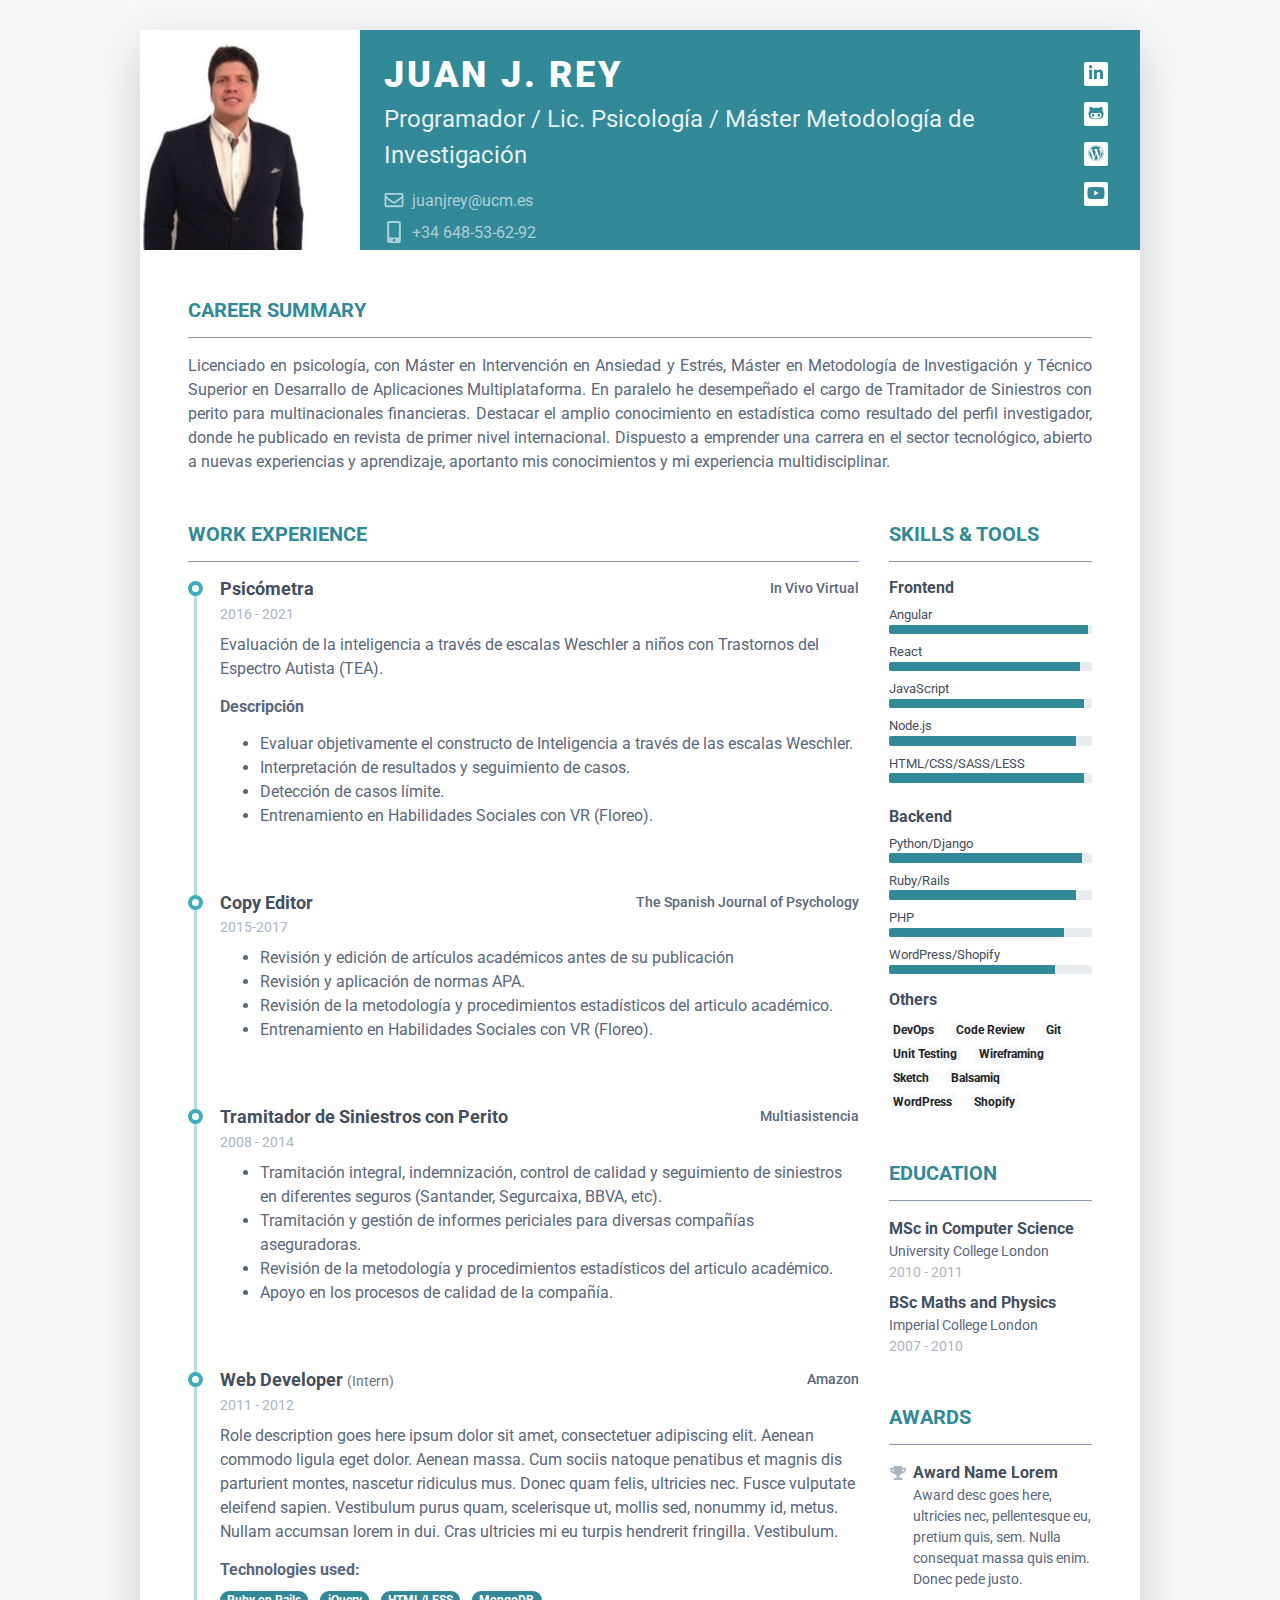
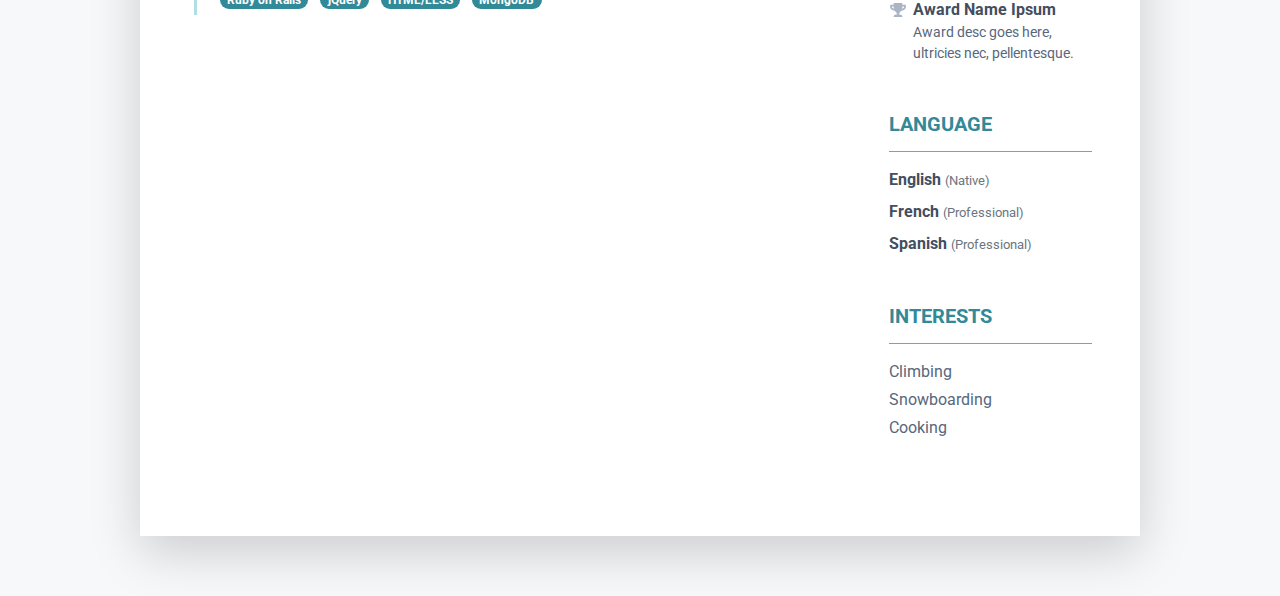
==== CV/pillar-v1.2/index.html @ f70c5a26 "first commit" ====
<!DOCTYPE html>
<html lang="en">

<head>
    <title>JuanJo Rey</title>

    <!-- Meta -->
    <meta charset="utf-8">
    <meta http-equiv="X-UA-Compatible" content="IE=edge">
    <meta name="viewport" content="width=device-width, initial-scale=1.0">
    <link rel="shortcut icon" href="favicon.ico">

    <!-- Google Font -->
    <link href="https://fonts.googleapis.com/css?family=Roboto:300,400,500,700,900" rel="stylesheet">

    <!-- FontAwesome JS-->
    <script defer src="assets/fontawesome/js/all.min.js"></script>

    <!-- Theme CSS -->
    <link id="theme-style" rel="stylesheet" href="assets/css/pillar-4.css">

    <!-- DEMO ONLY -->
    <link id="theme-style" rel="stylesheet" href="demo/demo.css">


</head>

<body>

    <article class="resume-wrapper text-center position-relative">
        <div class="resume-wrapper-inner mx-auto text-left bg-white shadow-lg">
            <header class="resume-header pt-4 pt-md-0">
                <div class="media flex-column flex-md-row">
                    <img class="mr-3 img-fluid picture mx-auto" src="assets/images/fotocv.jpg" alt="">
                    <div class="media-body p-4 d-flex flex-column flex-md-row mx-auto mx-lg-0">
                        <div class="primary-info">
                            <h1 class="name mt-0 mb-1 text-white text-uppercase text-uppercase">Juan J. rEY</h1>
                            <div class="title mb-3">Programador / Lic. Psicología / Máster Metodología de Investigación</div>
                            <ul class="list-unstyled">
                                <li class="mb-2"><a href="#"><i class="far fa-envelope fa-fw mr-2" data-fa-transform="grow-3"></i>juanjrey@ucm.es</a></li>
                                <li><a href="#"><i class="fas fa-mobile-alt fa-fw mr-2" data-fa-transform="grow-6"></i>+34 648-53-62-92</a></li>
                            </ul>
                        </div>
                        <!--//primary-info-->
                        <div class="secondary-info ml-md-auto mt-2">
                            <ul class="resume-social list-unstyled">
                                <li class="mb-3"><a href="https://linkedin.com/in/juan-jose-r-57285448" target="_blank"><span class="fa-container text-center mr-2"><i class="fab fa-linkedin-in fa-fw"></i></span></a></li>
                                <li class="mb-3"><a href="https://github.com/psychovelcro" target="_blank"><span class="fa-container text-center mr-2"><i class="fab fa-github-alt fa-fw"></i></span></a></li>
                                <li class="mb-3"><a href="https://watioman229514150.wordpress.com" target="_blank"><span class="fa-container text-center mr-2"><i class="fab fa-wordpress"></i></i></span></a></li>
                                <li class="mb-3"><a href="https://www.youtube.com/channel/UC2ey2N-5qCExhKMyf9hNu1A" target="_blank"><span class="fa-container text-center mr-2"><i class="fab fa-youtube"></i></span></a></li>
                            </ul>
                        </div>
                        <!--//secondary-info-->

                    </div>
                    <!--//media-body-->
                </div>
                <!--//media-->
            </header>
            <div class="resume-body p-5">
                <section class="resume-section summary-section mb-5">
                    <h2 class="resume-section-title text-uppercase font-weight-bold pb-3 mb-3">Career Summary</h2>
                    <div class="resume-section-content">
                        <p class="mb-0" style="text-align: justify;">Licenciado en psicología, con Máster en Intervención en Ansiedad y Estrés, Máster en 
                            Metodología de Investigación y Técnico Superior en Desarrallo de Aplicaciones Multiplataforma. En paralelo he 
                            desempeñado el cargo de Tramitador de Siniestros con perito para multinacionales financieras. Destacar el amplio
                            conocimiento en estadística como resultado del perfil investigador, donde he publicado en revista de primer nivel
                            internacional. Dispuesto a emprender una carrera en el sector tecnológico, abierto a nuevas experiencias y aprendizaje, 
                            aportanto mis conocimientos y mi experiencia multidisciplinar. 
                        </p>
                    </div>
                </section>
                <!--//summary-section-->
                <div class="row">
                    <div class="col-lg-9">
                        <section class="resume-section experience-section mb-5">
                            <h2 class="resume-section-title text-uppercase font-weight-bold pb-3 mb-3">Work Experience</h2>
                            <div class="resume-section-content">
                                <div class="resume-timeline position-relative">
                                    <article class="resume-timeline-item position-relative pb-5">

                                        <div class="resume-timeline-item-header mb-2">
                                            <div class="d-flex flex-column flex-md-row">
                                                <h3 class="resume-position-title font-weight-bold mb-1">Psicómetra</h3>
                                                <div class="resume-company-name ml-auto">In Vivo Virtual</div>
                                            </div>
                                            <!--//row-->
                                            <div class="resume-position-time">2016 - 2021</div>
                                        </div>
                                        <!--//resume-timeline-item-header-->
                                        <div class="resume-timeline-item-desc">
                                            <p> Evaluación de la inteligencia a través de escalas Weschler a niños 
                                                con Trastornos del Espectro Autista (TEA).</p>
                                            <h4 class="resume-timeline-item-desc-heading font-weight-bold">Descripción</h4>
                                            <p></p>
                                            <ul>
                                                <li>Evaluar objetivamente el constructo de Inteligencia a través de las escalas Weschler.</li>
                                                <li>Interpretación de resultados y seguimiento de casos.</li>
                                                <li>Detección de casos límite.</li>
                                                <li>Entrenamiento en Habilidades Sociales con VR (Floreo).</li>
                                                
                                            </ul>
                                            <!-- <h4 class="resume-timeline-item-desc-heading font-weight-bold">Technologies used:</h4>
                                            <ul class="list-inline">
                                                <li class="list-inline-item"><span class="badge badge-primary badge-pill">Java</span></li>
                                                <li class="list-inline-item"><span class="badge badge-primary badge-pill">Python</span></li>
                                                <li class="list-inline-item"><span class="badge badge-primary badge-pill">jQuery</span></li>
                                                <li class="list-inline-item"><span class="badge badge-primary badge-pill">Webpack</span></li>
                                                <li class="list-inline-item"><span class="badge badge-primary badge-pill">HTML/SASS</span></li>
                                                <li class="list-inline-item"><span class="badge badge-primary badge-pill">PostgresSQL</span></li>
                                            </ul> -->
                                        </div>
                                        <!--//resume-timeline-item-desc-->

                                    </article>
                                    <!--//resume-timeline-item-->

                                    <article class="resume-timeline-item position-relative pb-5">

                                        <div class="resume-timeline-item-header mb-2">
                                            <div class="d-flex flex-column flex-md-row">
                                                <h3 class="resume-position-title font-weight-bold mb-1">Copy Editor</h3>
                                                <div class="resume-company-name ml-auto">The Spanish Journal of Psychology</div>
                                            </div>
                                            <!--//row-->
                                            <div class="resume-position-time">2015-2017</div>
                                        </div>
                                        <!--//resume-timeline-item-header-->


                                        <ul>
                                            <li>Revisión y edición de artículos académicos antes de su publicación</li>
                                            <li>Revisión y aplicación de normas APA.</li>
                                            <li>Revisión de la metodología y procedimientos estadísticos del articulo académico.</li>
                                            <li>Entrenamiento en Habilidades Sociales con VR (Floreo).</li>
                                            
                                        </ul>

                                        <!-- <div class="resume-timeline-item-desc">
                                            <p>Role description goes here ipsum dolor sit amet, consectetuer adipiscing elit. Aenean commodo ligula eget dolor. Aenean massa. Cum sociis natoque penatibus et magnis dis parturient montes, nascetur ridiculus
                                                mus. Donec quam felis, ultricies nec, pellentesque eu, pretium quis, sem. Donec pede justo, fringilla vel.</p>
                                            <h4 class="resume-timeline-item-desc-heading font-weight-bold">Achievements</h4>
                                            <p>Cum sociis natoque penatibus et magnis dis parturient montes, nascetur ridiculus mus. Donec quam felis, ultricies nec, pellentesque eu, pretium quis, sem.</p>
                                            <h4 class="resume-timeline-item-desc-heading font-weight-bold">Technologies used:</h4>
                                            <ul class="list-inline">
                                                <li class="list-inline-item"><span class="badge badge-primary badge-pill">React</span></li>
                                                <li class="list-inline-item"><span class="badge badge-primary badge-pill">Redux</span></li>
                                                <li class="list-inline-item"><span class="badge badge-primary badge-pill">Django</span></li>
                                                <li class="list-inline-item"><span class="badge badge-primary badge-pill">Webpack</span></li>
                                                <li class="list-inline-item"><span class="badge badge-primary badge-pill">HTML/SASS</span></li>
                                                <li class="list-inline-item"><span class="badge badge-primary badge-pill">MySQL</span></li>
                                            </ul>
                                        </div> -->
                                        <!--//resume-timeline-item-desc-->

                                    </article>
                                    <!--//resume-timeline-item-->

                                    <article class="resume-timeline-item position-relative pb-5">

                                        <div class="resume-timeline-item-header mb-2">
                                            <div class="d-flex flex-column flex-md-row">
                                                <h3 class="resume-position-title font-weight-bold mb-1">Tramitador de Siniestros con Perito</h3>
                                                <div class="resume-company-name ml-auto">Multiasistencia</div>
                                            </div>
                                            <!--//row-->
                                            <div class="resume-position-time">2008 - 2014</div>
                                        </div>
                                        <!--//resume-timeline-item-header-->
                                        <!-- <div class="resume-timeline-item-desc">
                                            <p>Role description goes here ipsum dolor sit amet, consectetuer adipiscing elit. Aenean commodo ligula eget dolor. Aenean massa. Cum sociis natoque penatibus et magnis dis parturient montes, nascetur ridiculus
                                                mus. Donec quam felis, ultricies nec.</p>
                                            <p>Lorem ipsum dolor sit amet, consectetuer adipiscing elit. Aenean commodo ligula eget dolor. Aenean massa. Cum sociis natoque penatibus et magnis dis parturient montes.</p>
                                            <h4 class="resume-timeline-item-desc-heading font-weight-bold">Technologies used:</h4>
                                            <ul class="list-inline">
                                                <li class="list-inline-item"><span class="badge badge-primary badge-pill">Django</span></li>
                                                <li class="list-inline-item"><span class="badge badge-primary badge-pill">JavaScript</span></li>
                                                <li class="list-inline-item"><span class="badge badge-primary badge-pill">Node.js</span></li>
                                                <li class="list-inline-item"><span class="badge badge-primary badge-pill">Require.js</span></li>
                                                <li class="list-inline-item"><span class="badge badge-primary badge-pill">HTML/SASS</span></li>
                                            </ul>
                                        </div> -->
                                        <!--//resume-timeline-item-desc-->

                                        <ul>
                                            <li> Tramitación integral, indemnización, control de calidad y seguimiento de siniestros en 
                                                diferentes seguros (Santander, Segurcaixa, BBVA, etc).</li>
                                            <li>Tramitación y gestión de informes periciales para diversas compañías aseguradoras.</li>
                                            <li>Revisión de la metodología y procedimientos estadísticos del articulo académico.</li>
                                            <li> Apoyo en los procesos de calidad de la compañía.</li>
                                            
                                        </ul>

                                    </article>
                                    <!--//resume-timeline-item-->

                                    <article class="resume-timeline-item position-relative">

                                        <div class="resume-timeline-item-header mb-2">
                                            <div class="d-flex flex-column flex-md-row">
                                                <h3 class="resume-position-title font-weight-bold mb-1">Web Developer <small class="text-muted">(Intern)</small></h3>
                                                <div class="resume-company-name ml-auto">Amazon</div>
                                            </div>
                                            <!--//row-->
                                            <div class="resume-position-time">2011 - 2012</div>
                                        </div>
                                        <!--//resume-timeline-item-header-->
                                        <div class="resume-timeline-item-desc">
                                            <p>Role description goes here ipsum dolor sit amet, consectetuer adipiscing elit. Aenean commodo ligula eget dolor. Aenean massa. Cum sociis natoque penatibus et magnis dis parturient montes, nascetur ridiculus
                                                mus. Donec quam felis, ultricies nec. Fusce vulputate eleifend sapien. Vestibulum purus quam, scelerisque ut, mollis sed, nonummy id, metus. Nullam accumsan lorem in dui. Cras ultricies mi eu turpis hendrerit
                                                fringilla. Vestibulum.</p>
                                            <h4 class="resume-timeline-item-desc-heading font-weight-bold">Technologies used:</h4>
                                            <ul class="list-inline">
                                                <li class="list-inline-item"><span class="badge badge-primary badge-pill">Ruby on Rails</span></li>
                                                <li class="list-inline-item"><span class="badge badge-primary badge-pill">jQuery</span></li>
                                                <li class="list-inline-item"><span class="badge badge-primary badge-pill">HTML/LESS</span></li>
                                                <li class="list-inline-item"><span class="badge badge-primary badge-pill">MongoDB</span></li>
                                            </ul>
                                        </div>
                                        <!--//resume-timeline-item-desc-->

                                    </article>
                                    <!--//resume-timeline-item-->


                                </div>
                                <!--//resume-timeline-->






                            </div>
                        </section>
                        <!--//experience-section-->
                    </div>
                    <div class="col-lg-3">
                        <section class="resume-section skills-section mb-5">
                            <h2 class="resume-section-title text-uppercase font-weight-bold pb-3 mb-3">Skills &amp; Tools</h2>
                            <div class="resume-section-content">
                                <div class="resume-skill-item">
                                    <h4 class="resume-skills-cat font-weight-bold">Frontend</h4>
                                    <ul class="list-unstyled mb-4">
                                        <li class="mb-2">
                                            <div class="resume-skill-name">Angular</div>
                                            <div class="progress resume-progress">
                                                <div class="progress-bar theme-progress-bar-dark" role="progressbar" style="width: 98%" aria-valuenow="25" aria-valuemin="0" aria-valuemax="100"></div>
                                            </div>
                                        </li>
                                        <li class="mb-2">
                                            <div class="resume-skill-name">React</div>
                                            <div class="progress resume-progress">
                                                <div class="progress-bar theme-progress-bar-dark" role="progressbar" style="width: 94%" aria-valuenow="25" aria-valuemin="0" aria-valuemax="100"></div>
                                            </div>
                                        </li>
                                        <li class="mb-2">
                                            <div class="resume-skill-name">JavaScript</div>
                                            <div class="progress resume-progress">
                                                <div class="progress-bar theme-progress-bar-dark" role="progressbar" style="width: 96%" aria-valuenow="25" aria-valuemin="0" aria-valuemax="100"></div>
                                            </div>
                                        </li>

                                        <li class="mb-2">
                                            <div class="resume-skill-name">Node.js</div>
                                            <div class="progress resume-progress">
                                                <div class="progress-bar theme-progress-bar-dark" role="progressbar" style="width: 92%" aria-valuenow="25" aria-valuemin="0" aria-valuemax="100"></div>
                                            </div>
                                        </li>
                                        <li class="mb-2">
                                            <div class="resume-skill-name">HTML/CSS/SASS/LESS</div>
                                            <div class="progress resume-progress">
                                                <div class="progress-bar theme-progress-bar-dark" role="progressbar" style="width: 96%" aria-valuenow="25" aria-valuemin="0" aria-valuemax="100"></div>
                                            </div>
                                        </li>
                                    </ul>
                                </div>
                                <!--//resume-skill-item-->

                                <div class="resume-skill-item">
                                    <h4 class="resume-skills-cat font-weight-bold">Backend</h4>
                                    <ul class="list-unstyled">
                                        <li class="mb-2">
                                            <div class="resume-skill-name">Python/Django</div>
                                            <div class="progress resume-progress">
                                                <div class="progress-bar theme-progress-bar-dark" role="progressbar" style="width: 95%" aria-valuenow="25" aria-valuemin="0" aria-valuemax="100"></div>
                                            </div>
                                        </li>
                                        <li class="mb-2">
                                            <div class="resume-skill-name">Ruby/Rails</div>
                                            <div class="progress resume-progress">
                                                <div class="progress-bar theme-progress-bar-dark" role="progressbar" style="width: 92%" aria-valuenow="25" aria-valuemin="0" aria-valuemax="100"></div>
                                            </div>
                                        </li>
                                        <li class="mb-2">
                                            <div class="resume-skill-name">PHP</div>
                                            <div class="progress resume-progress">
                                                <div class="progress-bar theme-progress-bar-dark" role="progressbar" style="width: 86%" aria-valuenow="25" aria-valuemin="0" aria-valuemax="100"></div>
                                            </div>
                                        </li>
                                        <li class="mb-2">
                                            <div class="resume-skill-name">WordPress/Shopify</div>
                                            <div class="progress resume-progress">
                                                <div class="progress-bar theme-progress-bar-dark" role="progressbar" style="width: 82%" aria-valuenow="25" aria-valuemin="0" aria-valuemax="100"></div>
                                            </div>
                                        </li>
                                    </ul>
                                </div>
                                <!--//resume-skill-item-->

                                <div class="resume-skill-item">
                                    <h4 class="resume-skills-cat font-weight-bold">Others</h4>
                                    <ul class="list-inline">
                                        <li class="list-inline-item"><span class="badge badge-light">DevOps</span></li>
                                        <li class="list-inline-item"><span class="badge badge-light">Code Review</span></li>
                                        <li class="list-inline-item"><span class="badge badge-light">Git</span></li>
                                        <li class="list-inline-item"><span class="badge badge-light">Unit Testing</span></li>
                                        <li class="list-inline-item"><span class="badge badge-light">Wireframing</span></li>
                                        <li class="list-inline-item"><span class="badge badge-light">Sketch</span></li>
                                        <li class="list-inline-item"><span class="badge badge-light">Balsamiq</span></li>
                                        <li class="list-inline-item"><span class="badge badge-light">WordPress</span></li>
                                        <li class="list-inline-item"><span class="badge badge-light">Shopify</span></li>
                                    </ul>
                                </div>
                                <!--//resume-skill-item-->
                            </div>
                            <!--resume-section-content-->
                        </section>
                        <!--//skills-section-->
                        <section class="resume-section education-section mb-5">
                            <h2 class="resume-section-title text-uppercase font-weight-bold pb-3 mb-3">Education</h2>
                            <div class="resume-section-content">
                                <ul class="list-unstyled">
                                    <li class="mb-2">
                                        <div class="resume-degree font-weight-bold">MSc in Computer Science</div>
                                        <div class="resume-degree-org">University College London</div>
                                        <div class="resume-degree-time">2010 - 2011</div>
                                    </li>
                                    <li>
                                        <div class="resume-degree font-weight-bold">BSc Maths and Physics</div>
                                        <div class="resume-degree-org">Imperial College London</div>
                                        <div class="resume-degree-time">2007 - 2010</div>
                                    </li>
                                </ul>
                            </div>
                        </section>
                        <!--//education-section-->
                        <section class="resume-section reference-section mb-5">
                            <h2 class="resume-section-title text-uppercase font-weight-bold pb-3 mb-3">Awards</h2>
                            <div class="resume-section-content">
                                <ul class="list-unstyled resume-awards-list">
                                    <li class="mb-2 pl-4 position-relative">
                                        <i class="resume-award-icon fas fa-trophy position-absolute" data-fa-transform="shrink-2"></i>
                                        <div class="resume-award-name">Award Name Lorem</div>
                                        <div class="resume-award-desc">Award desc goes here, ultricies nec, pellentesque eu, pretium quis, sem. Nulla consequat massa quis enim. Donec pede justo.</div>
                                    </li>
                                    <li class="mb-0 pl-4 position-relative">
                                        <i class="resume-award-icon fas fa-trophy position-absolute" data-fa-transform="shrink-2"></i>
                                        <div class="resume-award-name">Award Name Ipsum</div>
                                        <div class="resume-award-desc">Award desc goes here, ultricies nec, pellentesque.</div>
                                    </li>
                                </ul>
                            </div>
                        </section>
                        <!--//interests-section-->
                        <section class="resume-section language-section mb-5">
                            <h2 class="resume-section-title text-uppercase font-weight-bold pb-3 mb-3">Language</h2>
                            <div class="resume-section-content">
                                <ul class="list-unstyled resume-lang-list">
                                    <li class="mb-2"><span class="resume-lang-name font-weight-bold">English</span> <small class="text-muted font-weight-normal">(Native)</small></li>
                                    <li class="mb-2 align-middle"><span class="resume-lang-name font-weight-bold">French</span> <small class="text-muted font-weight-normal">(Professional)</small></li>
                                    <li><span class="resume-lang-name font-weight-bold">Spanish</span> <small class="text-muted font-weight-normal">(Professional)</small></li>
                                </ul>
                            </div>
                        </section>
                        <!--//language-section-->
                        <section class="resume-section interests-section mb-5">
                            <h2 class="resume-section-title text-uppercase font-weight-bold pb-3 mb-3">Interests</h2>
                            <div class="resume-section-content">
                                <ul class="list-unstyled">
                                    <li class="mb-1">Climbing</li>
                                    <li class="mb-1">Snowboarding</li>
                                    <li class="mb-1">Cooking</li>
                                </ul>
                            </div>
                        </section>
                        <!--//interests-section-->

                    </div>
                </div>
                <!--//row-->
            </div>
            <!--//resume-body-->


        </div>
    </article>
    <!-- DEMO ONLY -->
    <script type="text/javascript" src="demo/jquery-3.4.1.min.js"></script>
    <script type="text/javascript" src="demo/demo.js"></script>



</body>

</html>
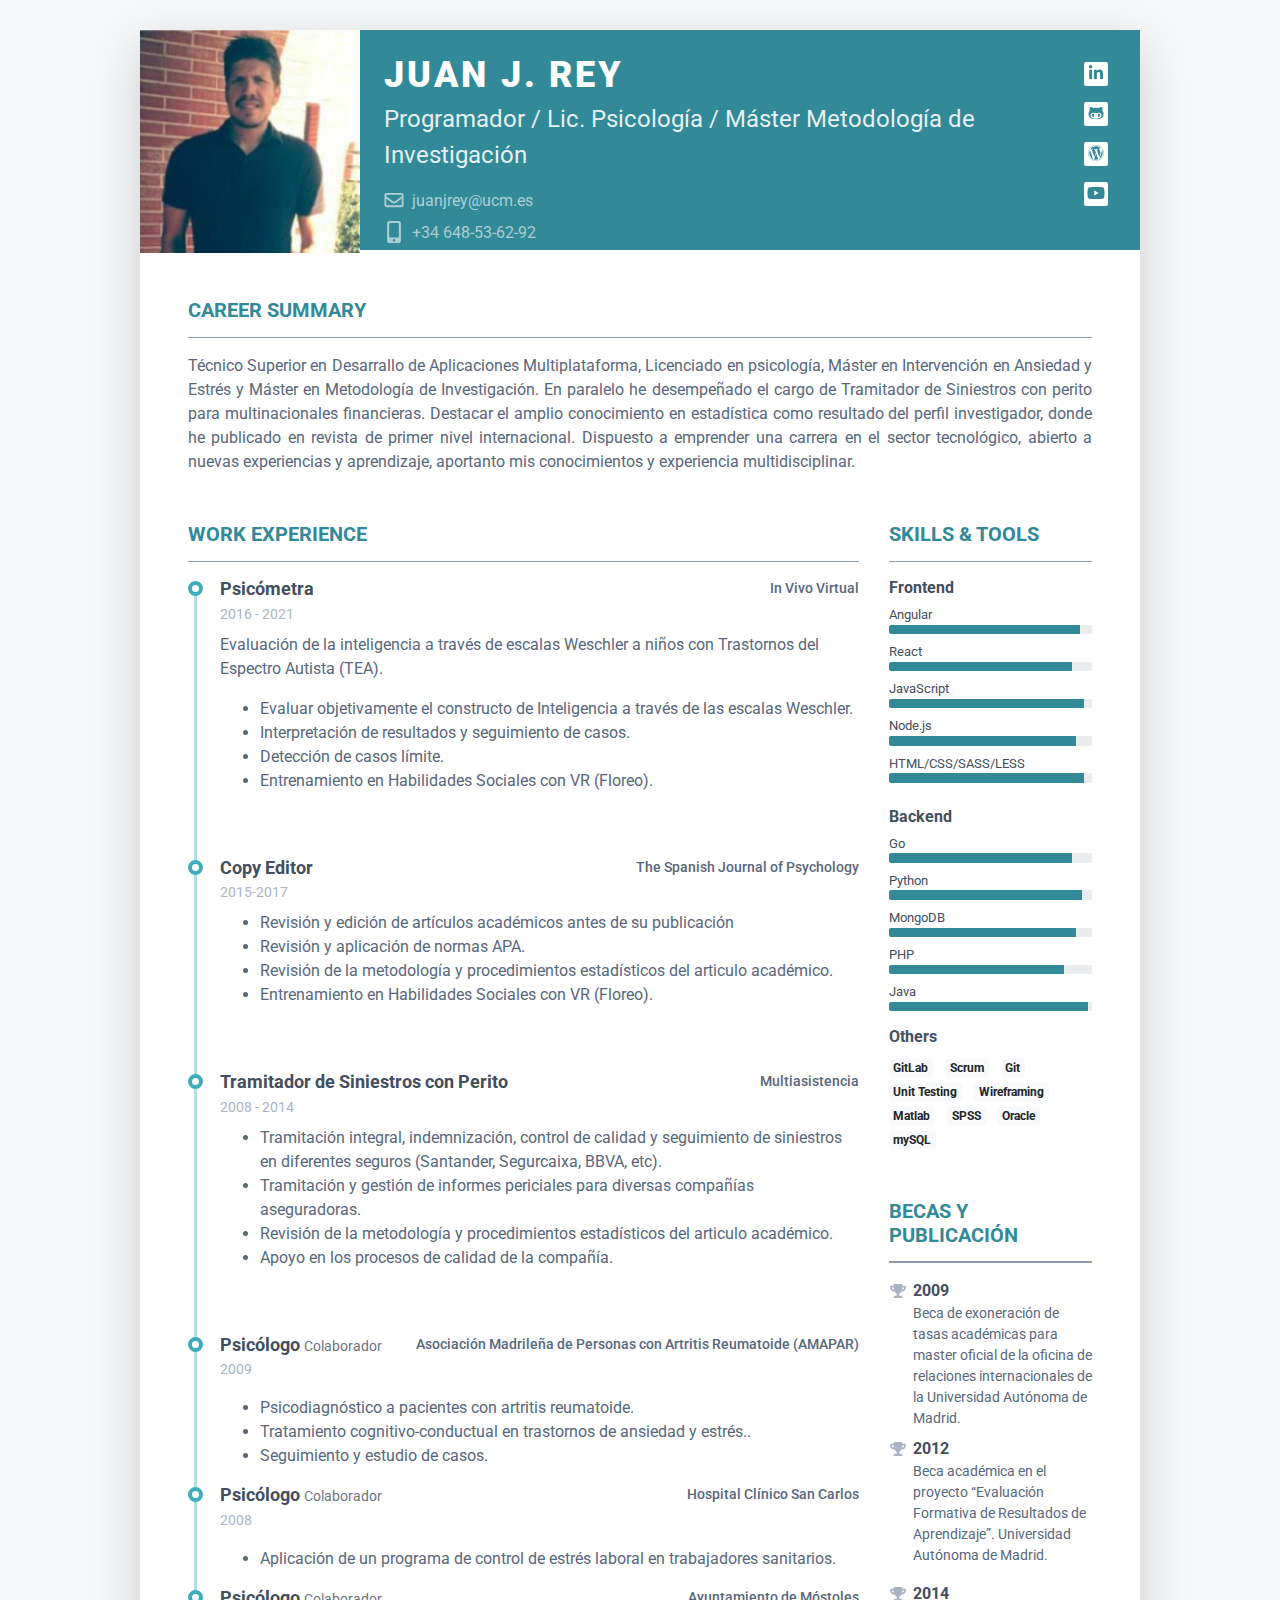
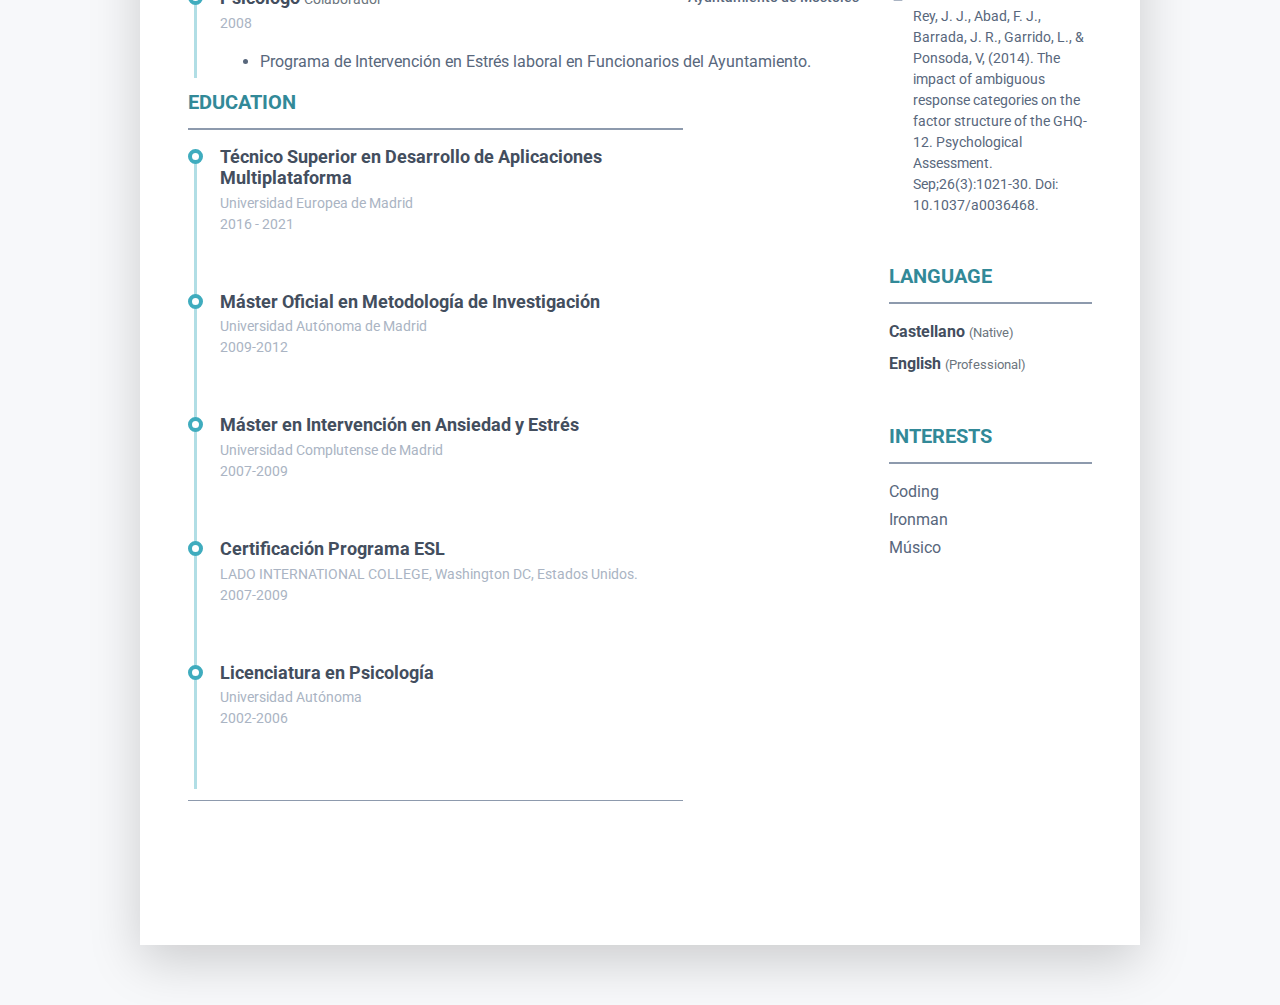
==== commit f89006a4: "Actualización 25/05" ====
--- a/CV/pillar-v1.2/index.html
+++ b/CV/pillar-v1.2/index.html
@@ -31,7 +31,7 @@
         <div class="resume-wrapper-inner mx-auto text-left bg-white shadow-lg">
             <header class="resume-header pt-4 pt-md-0">
                 <div class="media flex-column flex-md-row">
-                    <img class="mr-3 img-fluid picture mx-auto" src="assets/images/fotocv.jpg" alt="">
+                    <img class="mr-3 img-fluid picture mx-auto" src="assets/images/fototerraza.jpg" alt="">
                     <div class="media-body p-4 d-flex flex-column flex-md-row mx-auto mx-lg-0">
                         <div class="primary-info">
                             <h1 class="name mt-0 mb-1 text-white text-uppercase text-uppercase">Juan J. rEY</h1>
@@ -61,12 +61,12 @@
                 <section class="resume-section summary-section mb-5">
                     <h2 class="resume-section-title text-uppercase font-weight-bold pb-3 mb-3">Career Summary</h2>
                     <div class="resume-section-content">
-                        <p class="mb-0" style="text-align: justify;">Licenciado en psicología, con Máster en Intervención en Ansiedad y Estrés, Máster en 
-                            Metodología de Investigación y Técnico Superior en Desarrallo de Aplicaciones Multiplataforma. En paralelo he 
+                        <p class="mb-0" style="text-align: justify;">Técnico Superior en Desarrallo de Aplicaciones Multiplataforma, Licenciado en psicología, Máster en Intervención en Ansiedad y Estrés y Máster en 
+                            Metodología de Investigación. En paralelo he 
                             desempeñado el cargo de Tramitador de Siniestros con perito para multinacionales financieras. Destacar el amplio
                             conocimiento en estadística como resultado del perfil investigador, donde he publicado en revista de primer nivel
                             internacional. Dispuesto a emprender una carrera en el sector tecnológico, abierto a nuevas experiencias y aprendizaje, 
-                            aportanto mis conocimientos y mi experiencia multidisciplinar. 
+                            aportanto mis conocimientos y experiencia multidisciplinar. 
                         </p>
                     </div>
                 </section>
@@ -91,7 +91,7 @@
                                         <div class="resume-timeline-item-desc">
                                             <p> Evaluación de la inteligencia a través de escalas Weschler a niños 
                                                 con Trastornos del Espectro Autista (TEA).</p>
-                                            <h4 class="resume-timeline-item-desc-heading font-weight-bold">Descripción</h4>
+                                           
                                             <p></p>
                                             <ul>
                                                 <li>Evaluar objetivamente el constructo de Inteligencia a través de las escalas Weschler.</li>
@@ -193,40 +193,193 @@
 
                                     </article>
                                     <!--//resume-timeline-item-->
-
                                     <article class="resume-timeline-item position-relative">
 
                                         <div class="resume-timeline-item-header mb-2">
                                             <div class="d-flex flex-column flex-md-row">
-                                                <h3 class="resume-position-title font-weight-bold mb-1">Web Developer <small class="text-muted">(Intern)</small></h3>
-                                                <div class="resume-company-name ml-auto">Amazon</div>
+                                                <h3 class="resume-position-title font-weight-bold mb-1"> Psicólogo <small class="text-muted"> Colaborador</small></h3>
+                                                <div class="resume-company-name ml-auto">  Asociación Madrileña de Personas con Artritis Reumatoide (AMAPAR)</div>
                                             </div>
                                             <!--//row-->
-                                            <div class="resume-position-time">2011 - 2012</div>
+                                            <div class="resume-position-time">2009</div>
                                         </div>
                                         <!--//resume-timeline-item-header-->
                                         <div class="resume-timeline-item-desc">
-                                            <p>Role description goes here ipsum dolor sit amet, consectetuer adipiscing elit. Aenean commodo ligula eget dolor. Aenean massa. Cum sociis natoque penatibus et magnis dis parturient montes, nascetur ridiculus
-                                                mus. Donec quam felis, ultricies nec. Fusce vulputate eleifend sapien. Vestibulum purus quam, scelerisque ut, mollis sed, nonummy id, metus. Nullam accumsan lorem in dui. Cras ultricies mi eu turpis hendrerit
-                                                fringilla. Vestibulum.</p>
-                                            <h4 class="resume-timeline-item-desc-heading font-weight-bold">Technologies used:</h4>
-                                            <ul class="list-inline">
-                                                <li class="list-inline-item"><span class="badge badge-primary badge-pill">Ruby on Rails</span></li>
-                                                <li class="list-inline-item"><span class="badge badge-primary badge-pill">jQuery</span></li>
-                                                <li class="list-inline-item"><span class="badge badge-primary badge-pill">HTML/LESS</span></li>
-                                                <li class="list-inline-item"><span class="badge badge-primary badge-pill">MongoDB</span></li>
+
+                                            <p></p>
+                                            <ul>
+                                                <li>Psicodiagnóstico a pacientes con artritis reumatoide.</li>
+                                                <li>Tratamiento cognitivo-conductual en trastornos de ansiedad y estrés..</li>
+                                                <li>Seguimiento y estudio de casos.</li>
+                                                
+                                                
                                             </ul>
+                                                                                    
+                                        </div>
+                                        <!--//resume-timeline-item-desc-->
+
+                                    </article>
+
+                                    
+
+
+                                    <article class="resume-timeline-item position-relative">
+
+                                        <div class="resume-timeline-item-header mb-2">
+                                            <div class="d-flex flex-column flex-md-row">
+                                                <h3 class="resume-position-title font-weight-bold mb-1"> Psicólogo <small class="text-muted"> Colaborador</small></h3>
+                                                <div class="resume-company-name ml-auto"> Hospital Clínico San Carlos</div>
+                                            </div>
+                                            <!--//row-->
+                                            <div class="resume-position-time">2008</div>
+                                        </div>
+                                        <!--//resume-timeline-item-header-->
+                                        <div class="resume-timeline-item-desc">
+                                            <p></p>
+
+                        
+                                            <ul>
+                                                <li>Aplicación de un programa de control de estrés laboral en trabajadores sanitarios.</li>
+                                                                                                                               
+                                            </ul>
+                                            
                                         </div>
                                         <!--//resume-timeline-item-desc-->
 
                                     </article>
                                     <!--//resume-timeline-item-->
-
-
+                                    
+
+                                    <article class="resume-timeline-item position-relative">
+
+                                        <div class="resume-timeline-item-header mb-2">
+                                            <div class="d-flex flex-column flex-md-row">
+                                                <h3 class="resume-position-title font-weight-bold mb-1"> Psicólogo <small class="text-muted"> Colaborador</small></h3>
+                                                <div class="resume-company-name ml-auto">  Ayuntamiento de Móstoles</div>
+                                            </div>
+                                            <!--//row-->
+                                            <div class="resume-position-time">2008</div>
+                                        </div>
+                                        <!--//resume-timeline-item-header-->
+                                        <div class="resume-timeline-item-desc">
+                                             <p></p>
+            
+                                                <ul>
+                                                    <li>Programa de Intervención en Estrés laboral en Funcionarios del Ayuntamiento.</li>
+                                                                                                                                   
+                                                </ul>
+                                            
+                                        </div>
+                                        <!--//resume-timeline-item-desc-->
+
+                                    </article>
+                                    <!--//resume-timeline-item-->
                                 </div>
                                 <!--//resume-timeline-->
 
-
+                               
+                                <div class="row">
+                                    <div class="col-lg-9">
+                                        <!-- <section class="resume-section experience-section mb-5"> -->
+                                            <h2 class="resume-section-title text-uppercase font-weight-bold pb-3 mb-3">Education</h2>
+                                            <div class="resume-section-content">
+                                                <div class="resume-timeline position-relative">
+                                                    <article class="resume-timeline-item position-relative pb-5">
+                
+                                                        <div class="resume-timeline-item-header mb-2">
+                                                            <div class="d-flex flex-column flex-md-row">
+                                                                <h3 class="resume-position-title font-weight-bold mb-1">Técnico Superior en Desarrollo de Aplicaciones Multiplataforma</h3>
+                                                                <div class="resume-company-name ml-auto"></div>
+                                                            </div>
+                                                            <!--//row-->
+                                                            <div class="resume-position-time">Universidad Europea de Madrid <br>
+                                                                2016 - 2021</div>
+                                                        </div>
+                                                                                           
+                                                    </article>
+
+                                                    <article class="resume-timeline-item position-relative pb-5">
+                
+                                                        <div class="resume-timeline-item-header mb-2">
+                                                            <div class="d-flex flex-column flex-md-row">
+                                                                <h3 class="resume-position-title font-weight-bold mb-1"> Máster Oficial en Metodología de Investigación</h3>
+                                                                <div class="resume-company-name ml-auto"></div>
+                                                            </div>
+                                                            <!--//row-->
+                                                            <div class="resume-position-time">Universidad Autónoma de Madrid <br>
+                                                                2009-2012</div>
+                                                        </div>
+                                                                                           
+                                                    </article>
+
+                                                    <article class="resume-timeline-item position-relative pb-5">
+                
+                                                        <div class="resume-timeline-item-header mb-2">
+                                                            <div class="d-flex flex-column flex-md-row">
+                                                                <h3 class="resume-position-title font-weight-bold mb-1"> Máster en Intervención en Ansiedad y Estrés</h3>
+                                                                <div class="resume-company-name ml-auto"></div>
+                                                            </div>
+                                                            <!--//row-->
+                                                            <div class="resume-position-time">Universidad Complutense de Madrid <br>
+                                                                2007-2009</div>
+                                                        </div>
+                                                                                           
+                                                    </article>
+                                
+                                                    <article class="resume-timeline-item position-relative pb-5">
+                
+                                                        <div class="resume-timeline-item-header mb-2">
+                                                            <div class="d-flex flex-column flex-md-row">
+                                                                <h3 class="resume-position-title font-weight-bold mb-1">  Certificación Programa ESL</h3>
+                                                                <div class="resume-company-name ml-auto"></div>
+                                                            </div>
+                                                            <!--//row-->
+                                                            <div class="resume-position-time"> LADO INTERNATIONAL COLLEGE, Washington DC, Estados  Unidos.  <br>
+                                                                 
+                                                               2007-2009</div>
+                                                        </div>
+                                                                                           
+                                                    </article>
+                                                    <article class="resume-timeline-item position-relative pb-5">
+                
+                                                        <div class="resume-timeline-item-header mb-2">
+                                                            <div class="d-flex flex-column flex-md-row">
+                                                                <h3 class="resume-position-title font-weight-bold mb-1"> Licenciatura en Psicología </h3>
+                                                                <div class="resume-company-name ml-auto"></div>
+                                                            </div>
+                                                            <!--//row-->
+                                                            <div class="resume-position-time"> Universidad Autónoma<br>
+                                                                 
+                                                               2002-2006 </div>
+                                                        </div>
+                                                                                           
+                                                    </article>
+
+                                        </div>
+
+                                <section class="resume-section education-section mb-5">
+                                    <h2 class="resume-section-title text-uppercase font-weight-bold pb-3 mb-3"></h2>
+                                    <div class="resume-section-content">
+                                        <ul class="list-unstyled">
+
+
+
+                                            
+        
+                                    </div>
+                                </section>
+                                <!--//education-section-->
+                               
+
+
+
+
+
+
+
+
+
+                                
 
 
 
@@ -245,13 +398,13 @@
                                         <li class="mb-2">
                                             <div class="resume-skill-name">Angular</div>
                                             <div class="progress resume-progress">
-                                                <div class="progress-bar theme-progress-bar-dark" role="progressbar" style="width: 98%" aria-valuenow="25" aria-valuemin="0" aria-valuemax="100"></div>
+                                                <div class="progress-bar theme-progress-bar-dark" role="progressbar" style="width: 94%" aria-valuenow="25" aria-valuemin="0" aria-valuemax="100"></div>
                                             </div>
                                         </li>
                                         <li class="mb-2">
                                             <div class="resume-skill-name">React</div>
                                             <div class="progress resume-progress">
-                                                <div class="progress-bar theme-progress-bar-dark" role="progressbar" style="width: 94%" aria-valuenow="25" aria-valuemin="0" aria-valuemax="100"></div>
+                                                <div class="progress-bar theme-progress-bar-dark" role="progressbar" style="width: 90%" aria-valuenow="25" aria-valuemin="0" aria-valuemax="100"></div>
                                             </div>
                                         </li>
                                         <li class="mb-2">
@@ -280,14 +433,21 @@
                                 <div class="resume-skill-item">
                                     <h4 class="resume-skills-cat font-weight-bold">Backend</h4>
                                     <ul class="list-unstyled">
-                                        <li class="mb-2">
-                                            <div class="resume-skill-name">Python/Django</div>
+
+                                        <li class="mb-2">
+                                            <div class="resume-skill-name">Go</div>
+                                            <div class="progress resume-progress">
+                                                <div class="progress-bar theme-progress-bar-dark" role="progressbar" style="width: 90%" aria-valuenow="25" aria-valuemin="0" aria-valuemax="100"></div>
+                                            </div>
+                                        </li>
+                                        <li class="mb-2">
+                                            <div class="resume-skill-name">Python</div>
                                             <div class="progress resume-progress">
                                                 <div class="progress-bar theme-progress-bar-dark" role="progressbar" style="width: 95%" aria-valuenow="25" aria-valuemin="0" aria-valuemax="100"></div>
                                             </div>
                                         </li>
                                         <li class="mb-2">
-                                            <div class="resume-skill-name">Ruby/Rails</div>
+                                            <div class="resume-skill-name">MongoDB</div>
                                             <div class="progress resume-progress">
                                                 <div class="progress-bar theme-progress-bar-dark" role="progressbar" style="width: 92%" aria-valuenow="25" aria-valuemin="0" aria-valuemax="100"></div>
                                             </div>
@@ -299,9 +459,9 @@
                                             </div>
                                         </li>
                                         <li class="mb-2">
-                                            <div class="resume-skill-name">WordPress/Shopify</div>
-                                            <div class="progress resume-progress">
-                                                <div class="progress-bar theme-progress-bar-dark" role="progressbar" style="width: 82%" aria-valuenow="25" aria-valuemin="0" aria-valuemax="100"></div>
+                                            <div class="resume-skill-name">Java</div>
+                                            <div class="progress resume-progress">
+                                                <div class="progress-bar theme-progress-bar-dark" role="progressbar" style="width: 98%" aria-valuenow="25" aria-valuemin="0" aria-valuemax="100"></div>
                                             </div>
                                         </li>
                                     </ul>
@@ -311,15 +471,15 @@
                                 <div class="resume-skill-item">
                                     <h4 class="resume-skills-cat font-weight-bold">Others</h4>
                                     <ul class="list-inline">
-                                        <li class="list-inline-item"><span class="badge badge-light">DevOps</span></li>
-                                        <li class="list-inline-item"><span class="badge badge-light">Code Review</span></li>
+                                        <li class="list-inline-item"><span class="badge badge-light">GitLab</span></li>
+                                        <li class="list-inline-item"><span class="badge badge-light">Scrum</span></li>
                                         <li class="list-inline-item"><span class="badge badge-light">Git</span></li>
                                         <li class="list-inline-item"><span class="badge badge-light">Unit Testing</span></li>
                                         <li class="list-inline-item"><span class="badge badge-light">Wireframing</span></li>
-                                        <li class="list-inline-item"><span class="badge badge-light">Sketch</span></li>
-                                        <li class="list-inline-item"><span class="badge badge-light">Balsamiq</span></li>
-                                        <li class="list-inline-item"><span class="badge badge-light">WordPress</span></li>
-                                        <li class="list-inline-item"><span class="badge badge-light">Shopify</span></li>
+                                        <li class="list-inline-item"><span class="badge badge-light">Matlab</span></li>
+                                        <li class="list-inline-item"><span class="badge badge-light">SPSS</span></li>
+                                        <li class="list-inline-item"><span class="badge badge-light">Oracle</span></li>
+                                        <li class="list-inline-item"><span class="badge badge-light">mySQL</span></li>
                                     </ul>
                                 </div>
                                 <!--//resume-skill-item-->
@@ -327,37 +487,31 @@
                             <!--resume-section-content-->
                         </section>
                         <!--//skills-section-->
-                        <section class="resume-section education-section mb-5">
-                            <h2 class="resume-section-title text-uppercase font-weight-bold pb-3 mb-3">Education</h2>
-                            <div class="resume-section-content">
-                                <ul class="list-unstyled">
-                                    <li class="mb-2">
-                                        <div class="resume-degree font-weight-bold">MSc in Computer Science</div>
-                                        <div class="resume-degree-org">University College London</div>
-                                        <div class="resume-degree-time">2010 - 2011</div>
-                                    </li>
-                                    <li>
-                                        <div class="resume-degree font-weight-bold">BSc Maths and Physics</div>
-                                        <div class="resume-degree-org">Imperial College London</div>
-                                        <div class="resume-degree-time">2007 - 2010</div>
-                                    </li>
-                                </ul>
-                            </div>
-                        </section>
-                        <!--//education-section-->
                         <section class="resume-section reference-section mb-5">
-                            <h2 class="resume-section-title text-uppercase font-weight-bold pb-3 mb-3">Awards</h2>
+                            <h2 class="resume-section-title text-uppercase font-weight-bold pb-3 mb-3">Becas y Publicación</h2>
                             <div class="resume-section-content">
                                 <ul class="list-unstyled resume-awards-list">
                                     <li class="mb-2 pl-4 position-relative">
                                         <i class="resume-award-icon fas fa-trophy position-absolute" data-fa-transform="shrink-2"></i>
-                                        <div class="resume-award-name">Award Name Lorem</div>
-                                        <div class="resume-award-desc">Award desc goes here, ultricies nec, pellentesque eu, pretium quis, sem. Nulla consequat massa quis enim. Donec pede justo.</div>
+                                        <div class="resume-award-name">2009  </div>
+                                        <div class="resume-award-desc">Beca de exoneración de tasas académicas para master oficial de la oficina de 
+                                            relaciones internacionales de la Universidad Autónoma de Madrid.</div>
                                     </li>
                                     <li class="mb-0 pl-4 position-relative">
                                         <i class="resume-award-icon fas fa-trophy position-absolute" data-fa-transform="shrink-2"></i>
-                                        <div class="resume-award-name">Award Name Ipsum</div>
-                                        <div class="resume-award-desc">Award desc goes here, ultricies nec, pellentesque.</div>
+                                        <div class="resume-award-name">2012</div>
+                                        <div class="resume-award-desc">Beca académica en el proyecto “Evaluación Formativa de Resultados de Aprendizaje”. 
+                                            Universidad Autónoma de Madrid.
+                                            </div>
+                                    </li>
+                                    <P></P>
+                                    <li class="mb-0 pl-4 position-relative">
+                                        <i class="resume-award-icon fas fa-trophy position-absolute" data-fa-transform="shrink-2"></i>
+                                        <div class="resume-award-name">2014</div>
+                                        <div class="resume-award-desc"> Rey, J. J., Abad, F. J., Barrada, J. R., Garrido, L., & Ponsoda, V, (2014). The impact of ambiguous 
+                                            response categories on the factor structure of the GHQ-12. Psychological Assessment. 
+                                            Sep;26(3):1021-30. Doi: 10.1037/a0036468.
+                                            </div>
                                     </li>
                                 </ul>
                             </div>
@@ -367,9 +521,9 @@
                             <h2 class="resume-section-title text-uppercase font-weight-bold pb-3 mb-3">Language</h2>
                             <div class="resume-section-content">
                                 <ul class="list-unstyled resume-lang-list">
-                                    <li class="mb-2"><span class="resume-lang-name font-weight-bold">English</span> <small class="text-muted font-weight-normal">(Native)</small></li>
-                                    <li class="mb-2 align-middle"><span class="resume-lang-name font-weight-bold">French</span> <small class="text-muted font-weight-normal">(Professional)</small></li>
-                                    <li><span class="resume-lang-name font-weight-bold">Spanish</span> <small class="text-muted font-weight-normal">(Professional)</small></li>
+                                    <li class="mb-2"><span class="resume-lang-name font-weight-bold">Castellano</span> <small class="text-muted font-weight-normal">(Native)</small></li>
+                                    <li class="mb-2 align-middle"><span class="resume-lang-name font-weight-bold">English</span> <small class="text-muted font-weight-normal">(Professional)</small></li>
+                                    <!-- <li><span class="resume-lang-name font-weight-bold">Spanish</span> <small class="text-muted font-weight-normal">(Professional)</small></li> -->
                                 </ul>
                             </div>
                         </section>
@@ -378,9 +532,9 @@
                             <h2 class="resume-section-title text-uppercase font-weight-bold pb-3 mb-3">Interests</h2>
                             <div class="resume-section-content">
                                 <ul class="list-unstyled">
-                                    <li class="mb-1">Climbing</li>
-                                    <li class="mb-1">Snowboarding</li>
-                                    <li class="mb-1">Cooking</li>
+                                    <li class="mb-1">Coding</li>
+                                    <li class="mb-1">Ironman</li>
+                                    <li class="mb-1">Músico</li>
                                 </ul>
                             </div>
                         </section>
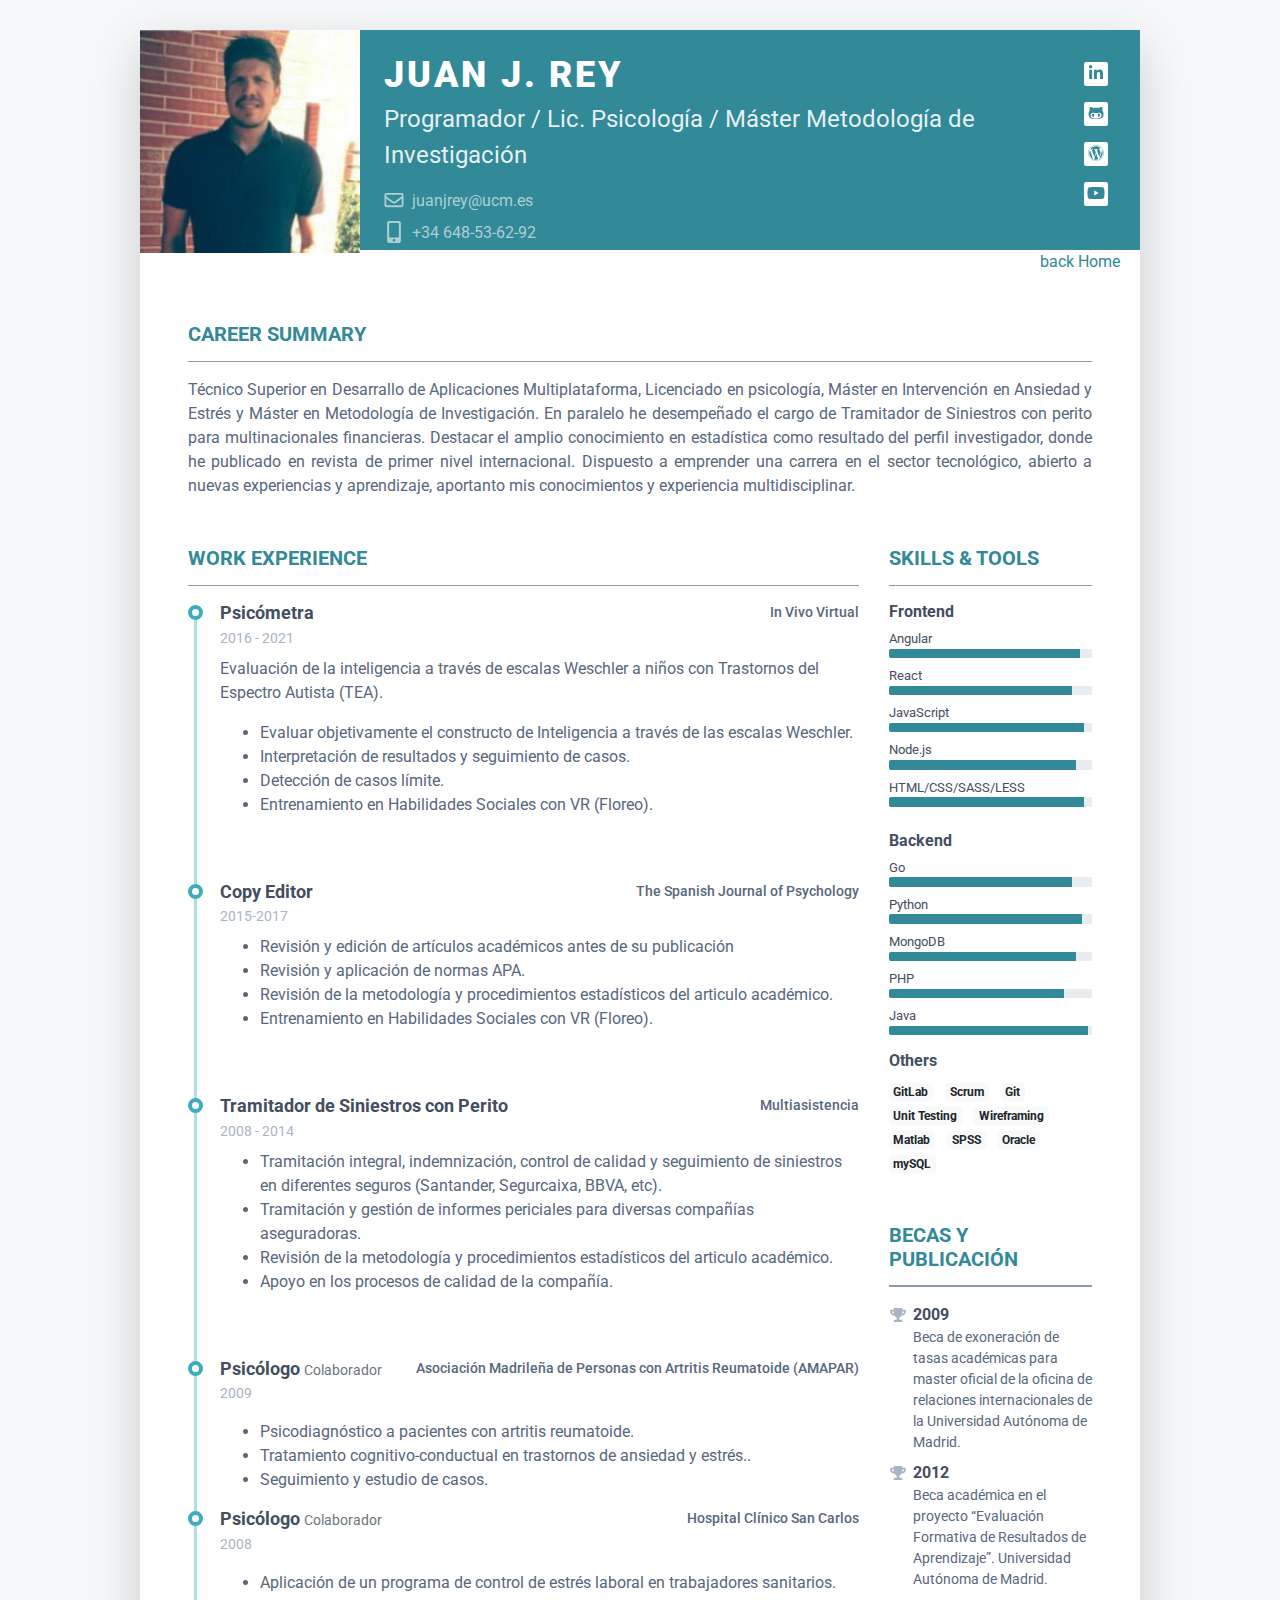
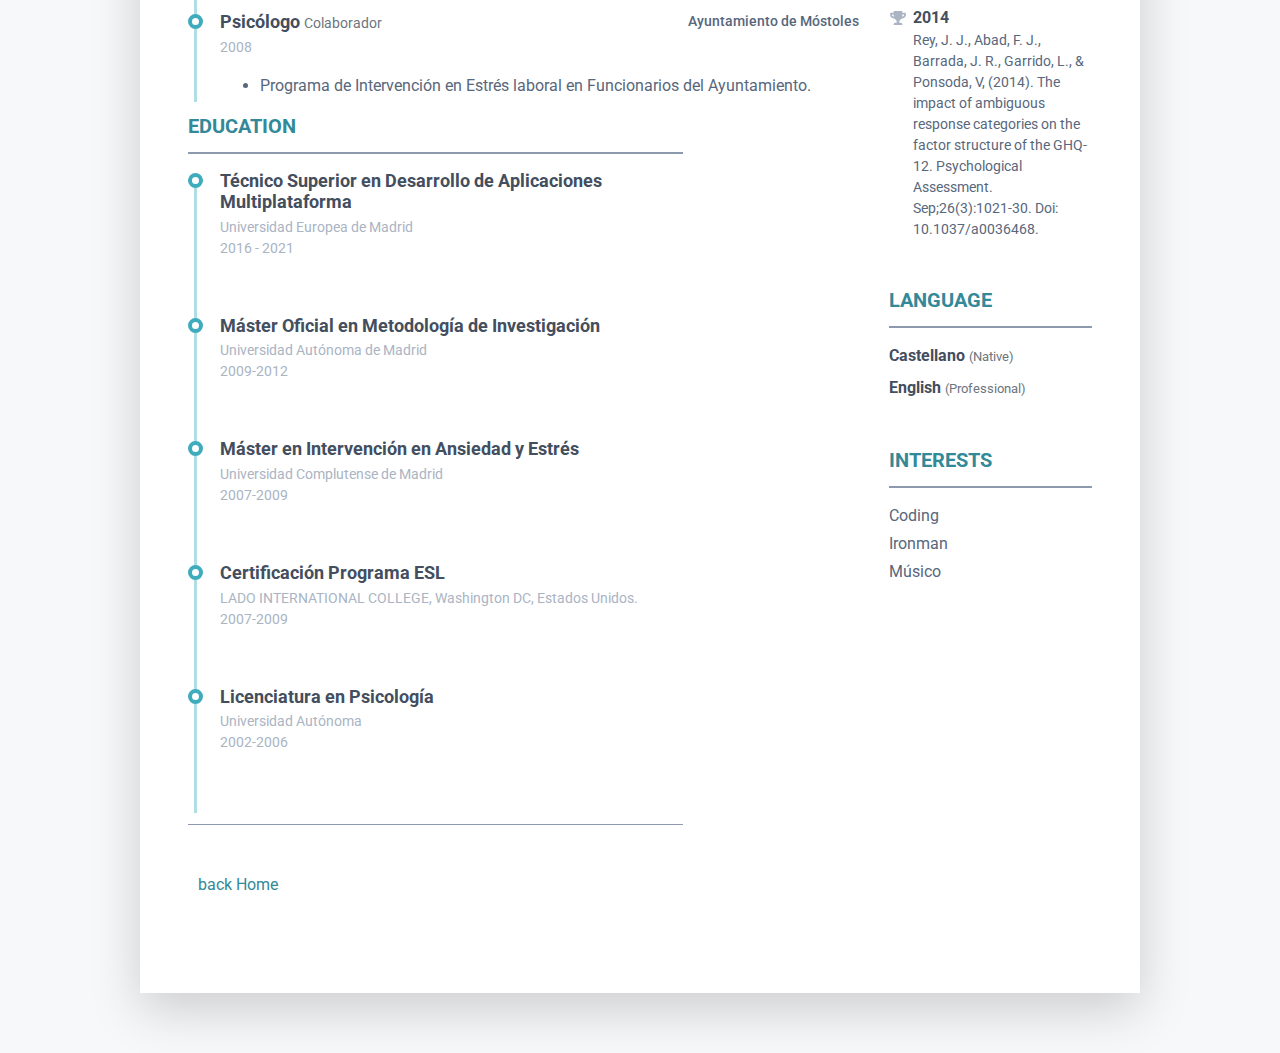
==== commit 21919abc: "mas" ====
--- a/CV/pillar-v1.2/index.html
+++ b/CV/pillar-v1.2/index.html
@@ -53,10 +53,13 @@
                         <!--//secondary-info-->
 
                     </div>
+                    
                     <!--//media-body-->
                 </div>
+                
                 <!--//media-->
             </header>
+            <a href="/ProyectoLanGit/index.html" style="padding-left: 900px;">back Home</a>
             <div class="resume-body p-5">
                 <section class="resume-section summary-section mb-5">
                     <h2 class="resume-section-title text-uppercase font-weight-bold pb-3 mb-3">Career Summary</h2>
@@ -370,7 +373,7 @@
                                 </section>
                                 <!--//education-section-->
                                
-
+                                <a href="/ProyectoLanGit/index.html" style="padding-left: 10px ;" >back Home</a>
 
 
 
@@ -537,7 +540,9 @@
                                     <li class="mb-1">Músico</li>
                                 </ul>
                             </div>
+                           
                         </section>
+                        
                         <!--//interests-section-->
 
                     </div>
@@ -545,7 +550,7 @@
                 <!--//row-->
             </div>
             <!--//resume-body-->
-
+            
 
         </div>
     </article>
